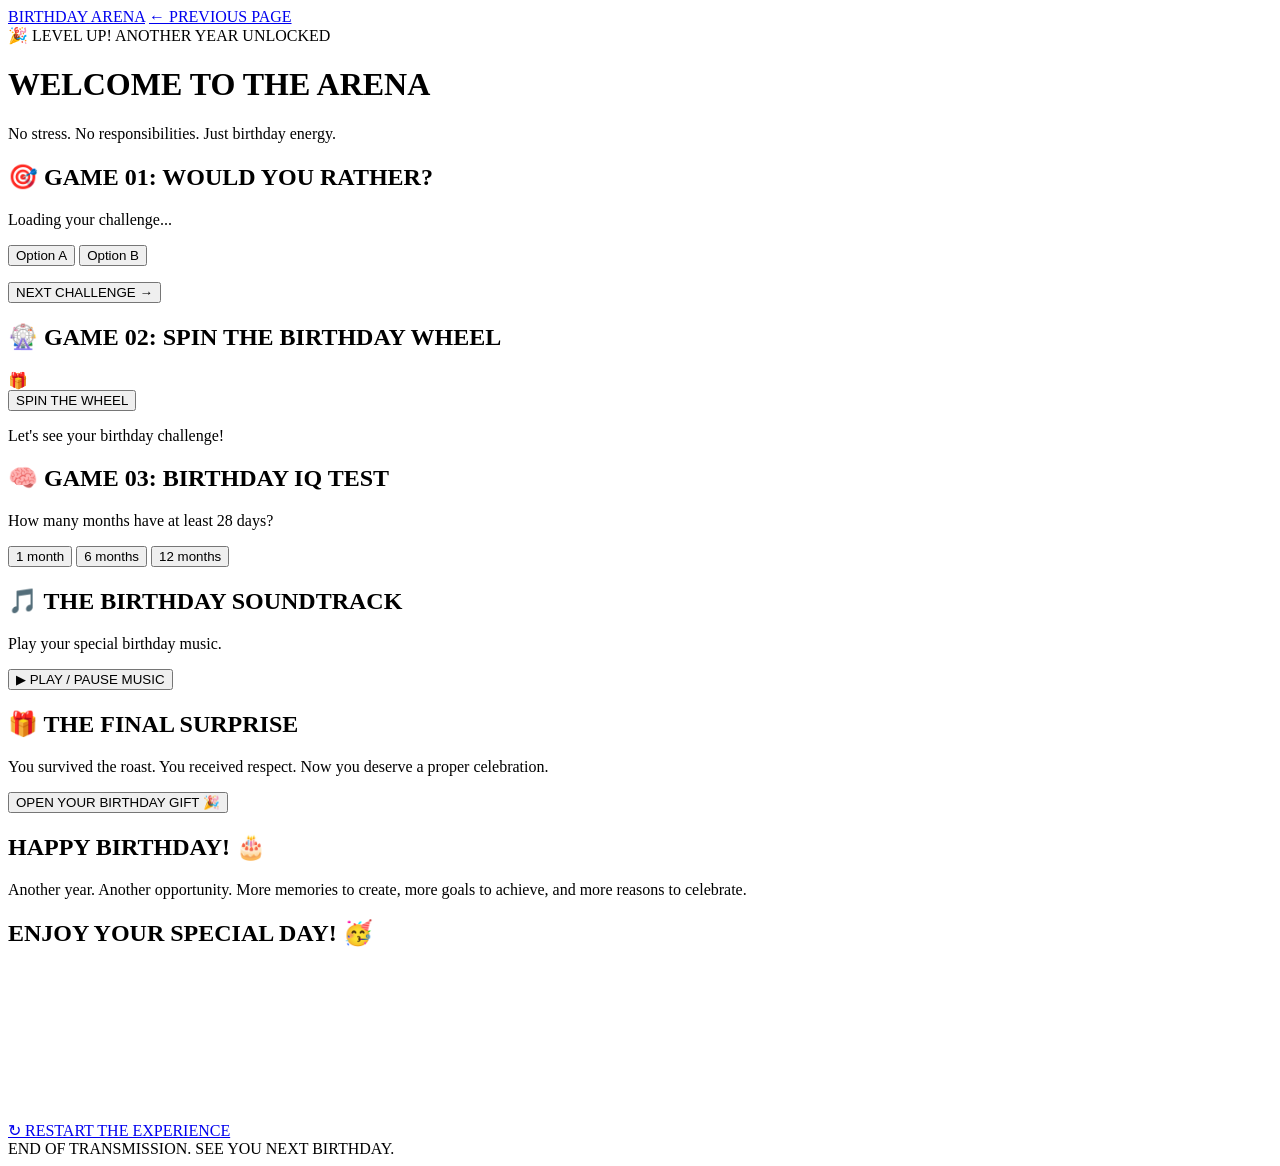
==== arena.html @ 74a1e127 "Create arena.html" ====
<!DOCTYPE html>
<html lang="en">
<head>
  <meta charset="UTF-8">
  <meta name="viewport" content="width=device-width, initial-scale=1.0">
  <meta name="theme-color" content="#100820">
  <title>Birthday Arena | Game On</title>
  <link rel="stylesheet" href="style.css">
  <script src="script.js" defer></script>
</head>
<body class="arena-page">

  <nav class="navbar">
    <a href="index.html" class="logo">BIRTHDAY ARENA</a>
    <a href="respect.html" class="nav-link">← PREVIOUS PAGE</a>
  </nav>

  <main class="arena-container">

    <div class="eyebrow">🎉 LEVEL UP! ANOTHER YEAR UNLOCKED</div>

    <h1>WELCOME TO THE <span class="purple-text">ARENA</span></h1>

    <p class="subtitle">
      No stress. No responsibilities. Just birthday energy.
    </p>

    <section class="game-card">
      <h2>🎯 GAME 01: WOULD YOU RATHER?</h2>
      <p id="question">Loading your challenge...</p>
      <div class="game-options">
        <button onclick="chooseOption(1)" id="option1">Option A</button>
        <button onclick="chooseOption(2)" id="option2">Option B</button>
      </div>
      <p id="gameResult" class="game-result"></p>
      <button class="secondary-button" onclick="nextQuestion()">
        NEXT CHALLENGE →
      </button>
    </section>

    <section class="game-card">
      <h2>🎡 GAME 02: SPIN THE BIRTHDAY WHEEL</h2>
      <div class="wheel" id="wheel">🎁</div>
      <button class="main-button" onclick="spinWheel()">
        SPIN THE WHEEL
      </button>
      <p id="wheelResult" class="game-result">
        Let's see your birthday challenge!
      </p>
    </section>

    <section class="game-card">
      <h2>🧠 GAME 03: BIRTHDAY IQ TEST</h2>
      <p>How many months have at least 28 days?</p>

      <div class="game-options">
        <button onclick="answerIQ(1)">1 month</button>
        <button onclick="answerIQ(2)">6 months</button>
        <button onclick="answerIQ(3)">12 months</button>
      </div>

      <p id="iqResult" class="game-result"></p>
    </section>

    <section class="game-card">
      <h2>🎵 THE BIRTHDAY SOUNDTRACK</h2>
      <p>Play your special birthday music.</p>

      <audio id="birthdayMusic" loop>
        <source src="assets/birthday-song.m4a" type="audio/mp4">
        Your browser does not support this audio.
      </audio>

      <button class="main-button" onclick="toggleMusic()">
        ▶ PLAY / PAUSE MUSIC
      </button>

      <audio id="surpriseSound">
        <source src="assets/surprise.oga" type="audio/ogg">
      </audio>
    </section>

    <section class="game-card final-surprise">
      <h2>🎁 THE FINAL SURPRISE</h2>
      <p>
        You survived the roast. You received respect.
        Now you deserve a proper celebration.
      </p>

      <button class="main-button" onclick="birthdaySurprise()">
        OPEN YOUR BIRTHDAY GIFT 🎉
      </button>

      <div id="birthdayGift" class="hidden">
        <h1>HAPPY BIRTHDAY! 🎂</h1>
        <p>
          Another year. Another opportunity.
          More memories to create, more goals to achieve,
          and more reasons to celebrate.
        </p>
        <h2>ENJOY YOUR SPECIAL DAY! 🥳</h2>
      </div>

      <canvas id="confettiCanvas"></canvas>
    </section>

    <a href="index.html" class="main-button">
      ↻ RESTART THE EXPERIENCE
    </a>

  </main>

  <footer>END OF TRANSMISSION. SEE YOU NEXT BIRTHDAY.</footer>

</body>
      </html>
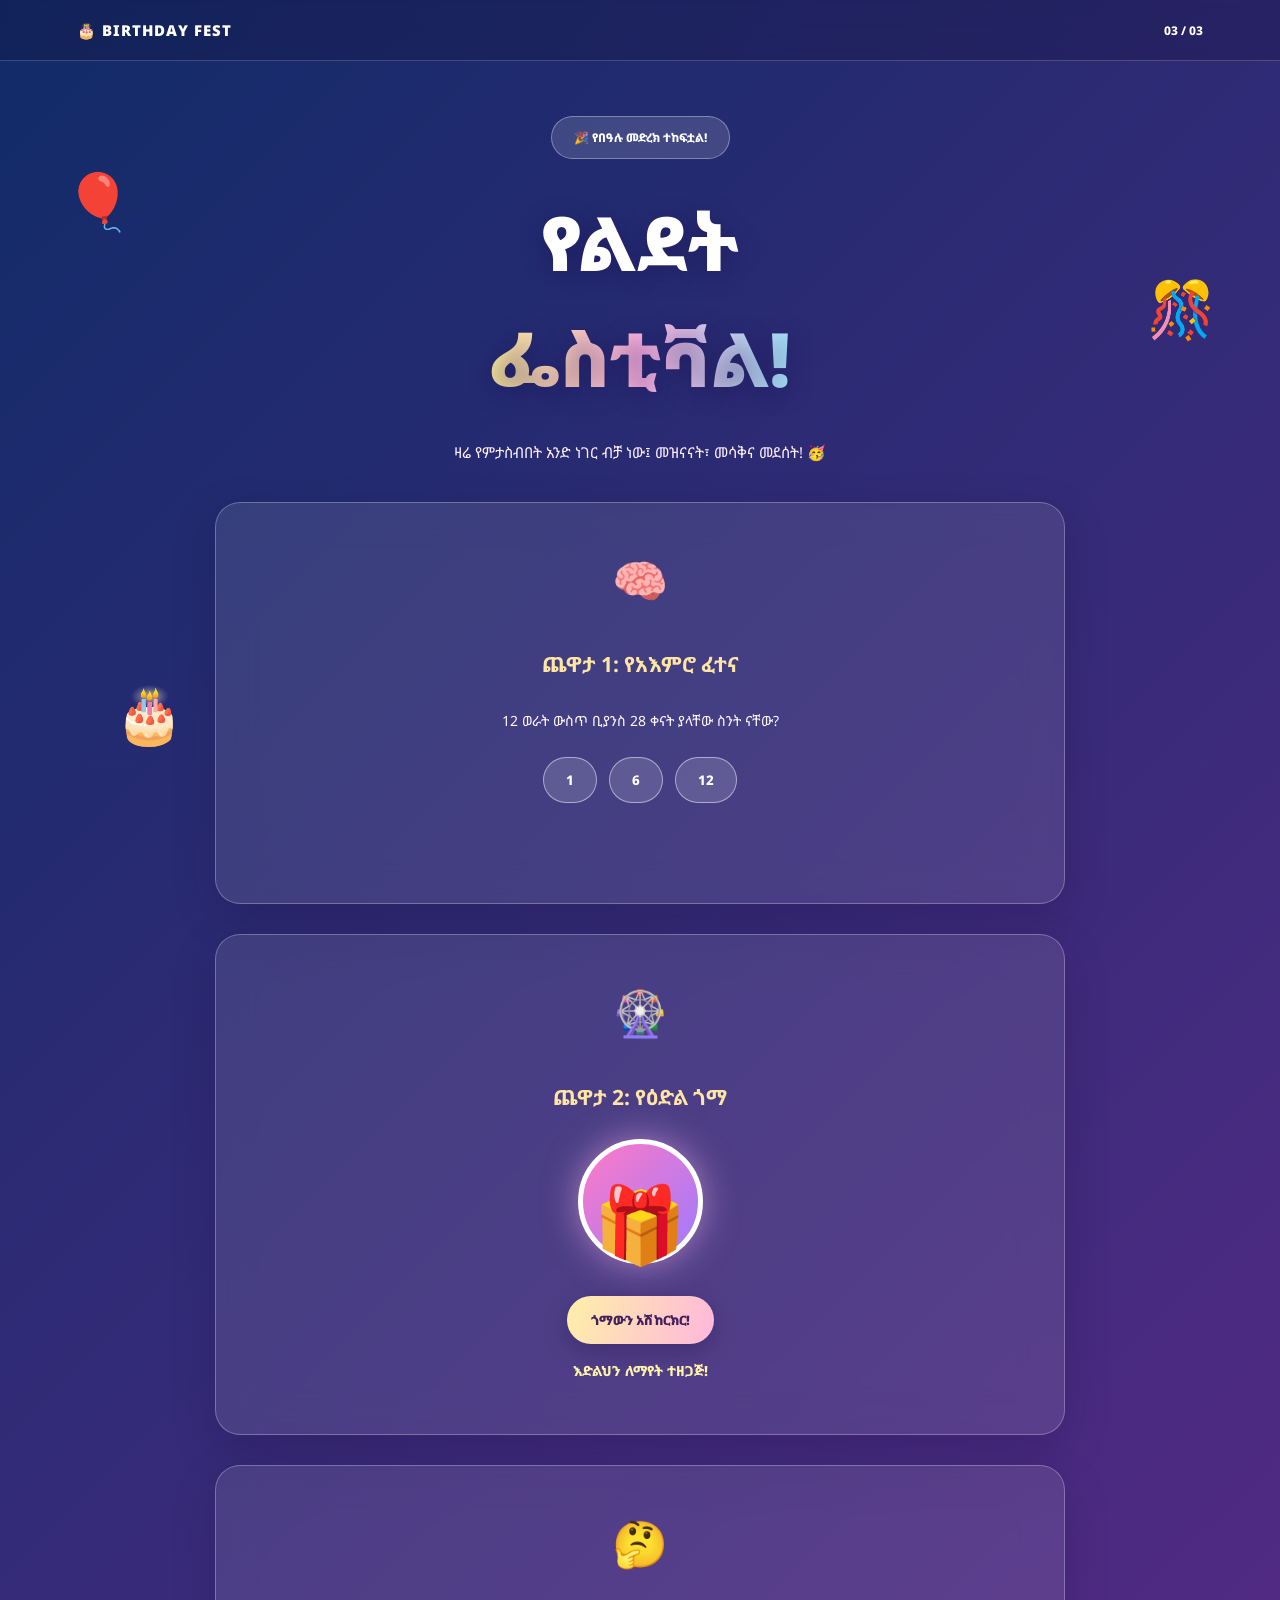
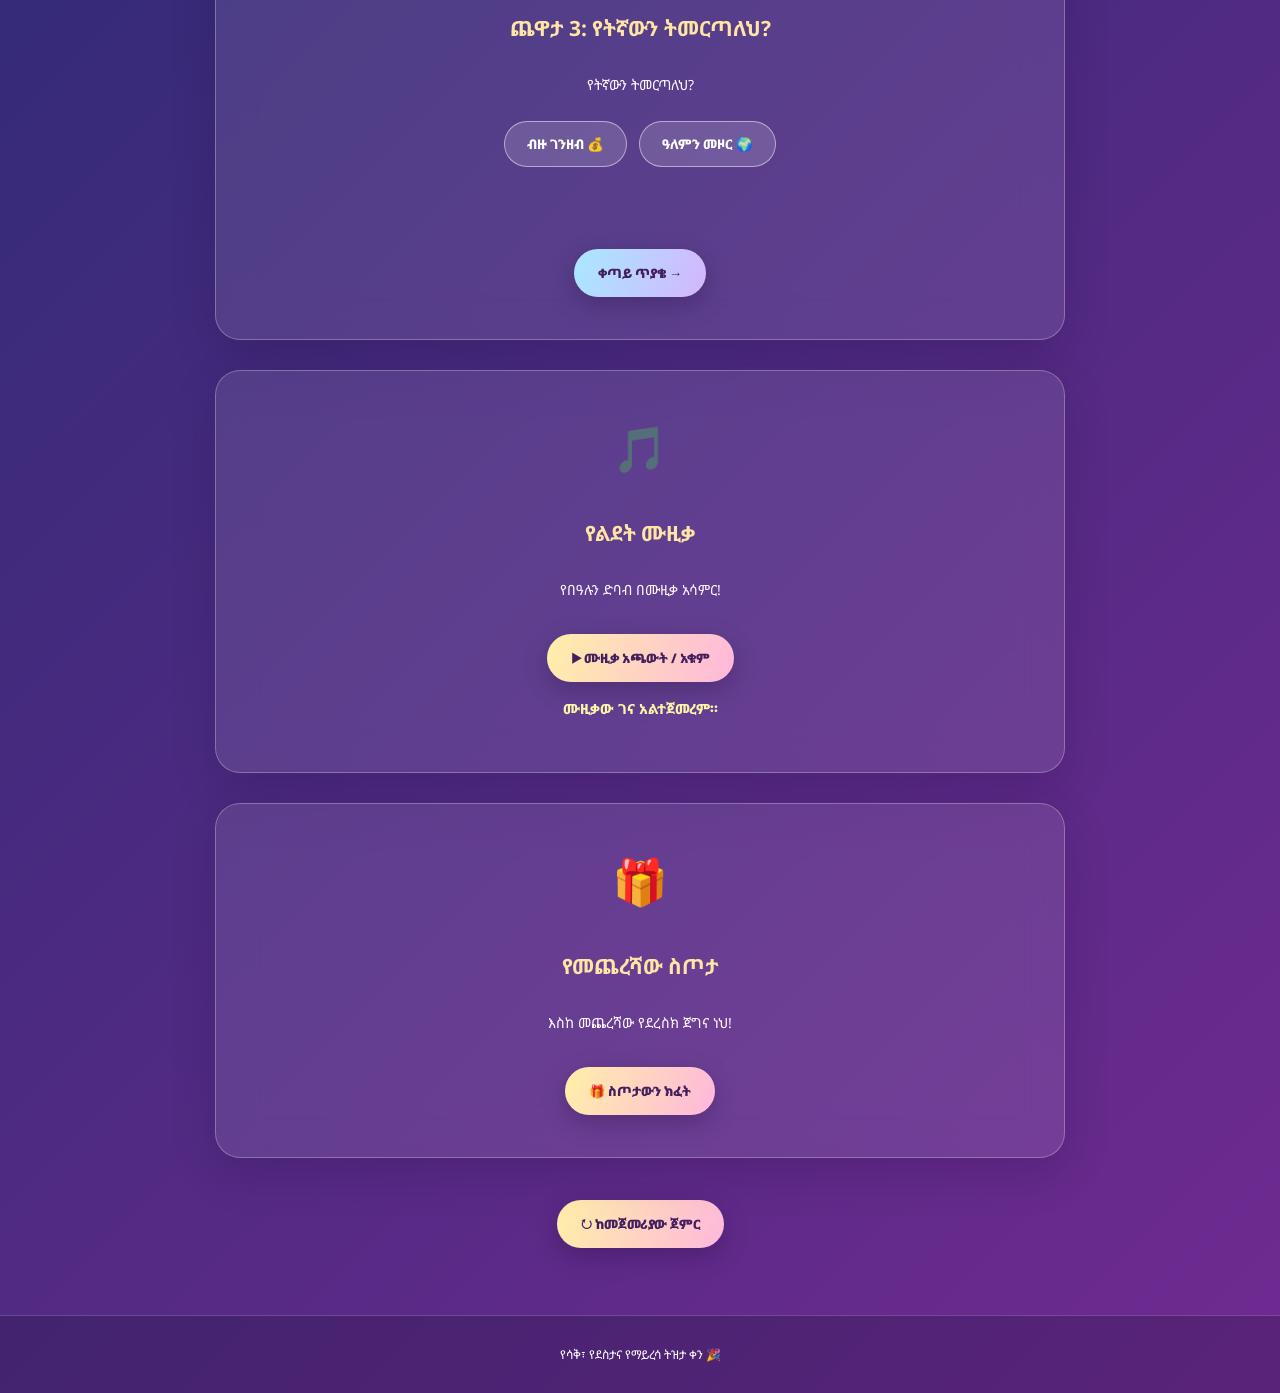
==== commit 7230816f: "Translate arena.html content to Amharic" ====
--- a/arena.html
+++ b/arena.html
@@ -1,118 +1,107 @@
 
 <!DOCTYPE html>
-<html lang="en">
+<html lang="am">
 <head>
   <meta charset="UTF-8">
-  <meta name="viewport" content="width=device-width, initial-scale=1.0">
-  <meta name="theme-color" content="#100820">
-  <title>Birthday Arena | Game On</title>
+  <meta name="viewport" content="width=device-width, initial-scale=1">
+  <title>የልደት ፌስቲቫል 🎉</title>
   <link rel="stylesheet" href="style.css">
   <script src="script.js" defer></script>
 </head>
-<body class="arena-page">
+<body class="arena">
 
-  <nav class="navbar">
-    <a href="index.html" class="logo">BIRTHDAY ARENA</a>
-    <a href="respect.html" class="nav-link">← PREVIOUS PAGE</a>
+  <div class="decoration">🎈</div>
+  <div class="decoration d2">🎊</div>
+  <div class="decoration d3">🎂</div>
+
+  <nav class="nav">
+    <a href="index.html" class="brand">🎂 BIRTHDAY FEST</a>
+    <span>03 / 03</span>
   </nav>
 
-  <main class="arena-container">
+  <main class="container">
 
-    <div class="eyebrow">🎉 LEVEL UP! ANOTHER YEAR UNLOCKED</div>
+    <div class="pill">🎉 የበዓሉ መድረክ ተከፍቷል!</div>
 
-    <h1>WELCOME TO THE <span class="purple-text">ARENA</span></h1>
+    <h1 class="big-title">
+      የልደት<br>
+      <span class="rainbow">ፌስቲቫል!</span>
+    </h1>
 
-    <p class="subtitle">
-      No stress. No responsibilities. Just birthday energy.
+    <p class="intro">
+      ዛሬ የምታስብበት አንድ ነገር ብቻ ነው፤
+      መዝናናት፣ መሳቅና መደሰት! 🥳
     </p>
 
-    <section class="game-card">
-      <h2>🎯 GAME 01: WOULD YOU RATHER?</h2>
-      <p id="question">Loading your challenge...</p>
-      <div class="game-options">
-        <button onclick="chooseOption(1)" id="option1">Option A</button>
-        <button onclick="chooseOption(2)" id="option2">Option B</button>
+    <section class="glass game">
+      <div class="game-icon">🧠</div>
+      <h2>ጨዋታ 1: የአእምሮ ፈተና</h2>
+      <p id="question">12 ወራት ውስጥ ቢያንስ 28 ቀናት ያላቸው ስንት ናቸው?</p>
+
+      <div class="choices">
+        <button onclick="quiz(1)">1</button>
+        <button onclick="quiz(2)">6</button>
+        <button onclick="quiz(3)">12</button>
       </div>
-      <p id="gameResult" class="game-result"></p>
-      <button class="secondary-button" onclick="nextQuestion()">
-        NEXT CHALLENGE →
-      </button>
+      <p id="quizResult" class="result"></p>
     </section>
 
-    <section class="game-card">
-      <h2>🎡 GAME 02: SPIN THE BIRTHDAY WHEEL</h2>
-      <div class="wheel" id="wheel">🎁</div>
-      <button class="main-button" onclick="spinWheel()">
-        SPIN THE WHEEL
-      </button>
-      <p id="wheelResult" class="game-result">
-        Let's see your birthday challenge!
-      </p>
+    <section class="glass game">
+      <div class="game-icon">🎡</div>
+      <h2>ጨዋታ 2: የዕድል ጎማ</h2>
+      <div id="wheel">🎁</div>
+      <button class="btn" onclick="spin()">ጎማውን አሽከርክር!</button>
+      <p id="wheelResult" class="result">እድልህን ለማየት ተዘጋጅ!</p>
     </section>
 
-    <section class="game-card">
-      <h2>🧠 GAME 03: BIRTHDAY IQ TEST</h2>
-      <p>How many months have at least 28 days?</p>
-
-      <div class="game-options">
-        <button onclick="answerIQ(1)">1 month</button>
-        <button onclick="answerIQ(2)">6 months</button>
-        <button onclick="answerIQ(3)">12 months</button>
+    <section class="glass game">
+      <div class="game-icon">🤔</div>
+      <h2>ጨዋታ 3: የትኛውን ትመርጣለህ?</h2>
+      <p id="choiceQuestion">የትኛውን ትመርጣለህ?</p>
+      <div class="choices">
+        <button id="choiceA" onclick="pick(0)">በጣም ብዙ ገንዘብ 💰</button>
+        <button id="choiceB" onclick="pick(1)">ዓለምን መዞር 🌍</button>
       </div>
-
-      <p id="iqResult" class="game-result"></p>
+      <p id="choiceResult" class="result"></p>
+      <button class="btn secondary" onclick="nextChoice()">ቀጣይ ጥያቄ →</button>
     </section>
 
-    <section class="game-card">
-      <h2>🎵 THE BIRTHDAY SOUNDTRACK</h2>
-      <p>Play your special birthday music.</p>
-
-      <audio id="birthdayMusic" loop>
+    <section class="glass game">
+      <div class="game-icon">🎵</div>
+      <h2>የልደት ሙዚቃ</h2>
+      <p>የበዓሉን ድባብ በሙዚቃ አሳምር!</p>
+      <audio id="music" loop>
         <source src="assets/birthday-song.m4a" type="audio/mp4">
-        Your browser does not support this audio.
       </audio>
-
-      <button class="main-button" onclick="toggleMusic()">
-        ▶ PLAY / PAUSE MUSIC
-      </button>
-
-      <audio id="surpriseSound">
-        <source src="assets/surprise.oga" type="audio/ogg">
-      </audio>
+      <button class="btn" onclick="musicToggle()">▶ ሙዚቃ አጫውት / አቁም</button>
+      <p id="musicStatus" class="result">ሙዚቃው ገና አልተጀመረም።</p>
     </section>
 
-    <section class="game-card final-surprise">
-      <h2>🎁 THE FINAL SURPRISE</h2>
-      <p>
-        You survived the roast. You received respect.
-        Now you deserve a proper celebration.
-      </p>
+    <section class="glass game final">
+      <div class="game-icon">🎁</div>
+      <h2>የመጨረሻው ስጦታ</h2>
+      <p>እስከ መጨረሻው የደረስክ ጀግና ነህ!</p>
+      <button class="btn" onclick="openGift()">🎁 ስጦታውን ክፈት</button>
 
-      <button class="main-button" onclick="birthdaySurprise()">
-        OPEN YOUR BIRTHDAY GIFT 🎉
-      </button>
-
-      <div id="birthdayGift" class="hidden">
-        <h1>HAPPY BIRTHDAY! 🎂</h1>
+      <div id="gift" class="hidden">
+        <div class="cake">🎂</div>
+        <h1 class="rainbow">መልካም ልደት!!!</h1>
         <p>
-          Another year. Another opportunity.
-          More memories to create, more goals to achieve,
-          and more reasons to celebrate.
+          ይህ ቀን የደስታ፣ የሳቅና የተስፋ ቀን ይሁንልህ!
+          በሕይወትህ ብዙ የምትኮራባቸው ቀናት
+          እንዲኖሩህ እመኝልሃለሁ።
         </p>
-        <h2>ENJOY YOUR SPECIAL DAY! 🥳</h2>
+        <h2>🥳 ዛሬ ያንተ ቀን ነው!</h2>
+        <canvas id="confetti"></canvas>
       </div>
-
-      <canvas id="confettiCanvas"></canvas>
     </section>
 
-    <a href="index.html" class="main-button">
-      ↻ RESTART THE EXPERIENCE
-    </a>
+    <a href="index.html" class="btn">↻ ከመጀመሪያው ጀምር</a>
 
   </main>
 
-  <footer>END OF TRANSMISSION. SEE YOU NEXT BIRTHDAY.</footer>
+  <footer>የሳቅ፣ የደስታና የማይረሳ ትዝታ ቀን 🎉</footer>
+</body>
+        </html>
 
-</body>
-      </html>
           
--- a/style.css
+++ b/style.css
@@ -0,0 +1,394 @@
+
+@import url('https://fonts.googleapis.com/css2?family=Noto+Sans+Ethiopic:wght@400;500;600;700;800;900&display=swap');
+
+:root {
+  --pink: #ff4fa3;
+  --purple: #854dff;
+  --blue: #39baff;
+  --gold: #ffda75;
+}
+
+* {
+  box-sizing: border-box;
+  margin: 0;
+  padding: 0;
+}
+
+body {
+  font-family: 'Noto Sans Ethiopic', sans-serif;
+  min-height: 100vh;
+  color: white;
+  overflow-x: hidden;
+  text-align: center;
+  background: linear-gradient(135deg, #32145c, #a42b8d, #e64e91, #4730a8);
+  background-size: 300% 300%;
+  animation: gradient 14s ease infinite;
+}
+
+body.respect {
+  background: linear-gradient(135deg, #302052, #81509a, #b77977, #44315c);
+  background-size: 300% 300%;
+}
+
+body.arena {
+  background: linear-gradient(135deg, #112b68, #702a91, #d53d82, #254b9c);
+  background-size: 300% 300%;
+}
+
+@keyframes gradient {
+  0%, 100% { background-position: 0% 50%; }
+  50% { background-position: 100% 50%; }
+}
+
+.nav {
+  position: relative;
+  z-index: 5;
+  display: flex;
+  align-items: center;
+  justify-content: space-between;
+  padding: 20px 6%;
+  background: #160d3040;
+  border-bottom: 1px solid #ffffff30;
+  backdrop-filter: blur(15px);
+}
+
+.nav span {
+  font-size: 12px;
+  font-weight: 800;
+}
+
+.brand {
+  font-weight: 900;
+  font-size: 15px;
+  letter-spacing: 1px;
+  text-decoration: none;
+  color: white;
+}
+
+.container {
+  width: min(850px, 90%);
+  margin: 55px auto;
+  position: relative;
+  z-index: 2;
+}
+
+.pill {
+  display: inline-block;
+  padding: 12px 22px;
+  border-radius: 40px;
+  background: #ffffff25;
+  border: 1px solid #ffffff55;
+  backdrop-filter: blur(15px);
+  font-size: 12px;
+  font-weight: 800;
+  margin-bottom: 25px;
+}
+
+.big-title {
+  font-size: clamp(38px, 8vw, 75px);
+  font-weight: 900;
+  line-height: 1.55;
+  margin-bottom: 20px;
+  text-shadow: 0 5px 25px #190a4b66;
+}
+
+.rainbow {
+  background: linear-gradient(90deg, #fff19a, #ffb5e2, #a8e9ff);
+  -webkit-background-clip: text;
+  background-clip: text;
+  color: transparent;
+}
+
+.gold {
+  color: var(--gold);
+}
+
+.intro {
+  line-height: 2;
+  font-size: 15px;
+  max-width: 650px;
+  margin: 0 auto 35px;
+  color: #fff0ff;
+}
+
+.photo-card {
+  width: min(340px, 90%);
+  padding: 12px;
+  margin: 35px auto;
+  background: #ffffff30;
+  border: 1px solid #ffffff90;
+  border-radius: 25px;
+  box-shadow: 0 20px 60px #14062c66;
+  transform: rotate(-1deg);
+  transition: .4s;
+}
+
+.photo-card:hover {
+  transform: rotate(0deg) scale(1.03);
+}
+
+.photo-card img {
+  display: block;
+  width: 100%;
+  max-height: 420px;
+  object-fit: cover;
+  border-radius: 18px;
+}
+
+.photo-caption {
+  padding: 15px 5px 5px;
+  font-size: 13px;
+  font-weight: 800;
+}
+
+.glass {
+  padding: 30px;
+  margin: 30px auto;
+  border-radius: 25px;
+  background: #ffffff19;
+  border: 1px solid #ffffff45;
+  backdrop-filter: blur(20px);
+  box-shadow: 0 15px 45px #19062e30;
+  line-height: 2.1;
+}
+
+.glass h2 {
+  color: #ffe5a3;
+  margin-bottom: 20px;
+  font-size: 21px;
+}
+
+.glass p {
+  color: #fff8ff;
+  margin-bottom: 18px;
+  font-size: 14px;
+}
+
+.highlight {
+  padding: 17px;
+  border-radius: 15px;
+  background: #ffffff20;
+  color: #fff3ac !important;
+  font-weight: 800;
+}
+
+.btn {
+  display: inline-block;
+  margin: 12px 5px;
+  padding: 15px 24px;
+  color: #43205d;
+  background: linear-gradient(110deg, #fff0a8, #ffb7dc);
+  border: 0;
+  border-radius: 40px;
+  font-family: inherit;
+  font-weight: 900;
+  font-size: 13px;
+  text-decoration: none;
+  cursor: pointer;
+  box-shadow: 0 8px 25px #19062e44;
+  transition: .3s;
+}
+
+.btn:hover {
+  transform: translateY(-5px) scale(1.04);
+  box-shadow: 0 12px 35px #ffb6e977;
+}
+
+.secondary {
+  background: linear-gradient(110deg, #a8e9ff, #d4b5ff);
+}
+
+.transition-message {
+  margin: 65px auto 35px;
+  padding: 25px;
+}
+
+.transition-message h2 {
+  font-size: 24px;
+  margin-bottom: 15px;
+}
+
+.transition-message p {
+  margin-bottom: 20px;
+  line-height: 2;
+}
+
+.decoration {
+  position: fixed;
+  top: 18%;
+  left: 5%;
+  font-size: 55px;
+  z-index: 1;
+  pointer-events: none;
+  animation: float 5s ease-in-out infinite;
+}
+
+.d2 {
+  left: auto;
+  right: 5%;
+  top: 30%;
+  animation-delay: 1s;
+}
+
+.d3 {
+  left: 9%;
+  top: 75%;
+  animation-delay: 2s;
+}
+
+.d4 {
+  right: 10%;
+  left: auto;
+  top: 80%;
+  animation-delay: 1.5s;
+}
+
+.d5 {
+  right: 20%;
+  left: auto;
+  top: 10%;
+  animation-delay: 2.5s;
+}
+
+@keyframes float {
+  0%, 100% { transform: translateY(0) rotate(-8deg); }
+  50% { transform: translateY(-25px) rotate(8deg); }
+}
+
+.game {
+  margin-top: 28px;
+}
+
+.game-icon {
+  font-size: 45px;
+  margin-bottom: 15px;
+}
+
+.choices {
+  display: flex;
+  justify-content: center;
+  flex-wrap: wrap;
+  gap: 12px;
+  margin: 22px 0;
+}
+
+.choices button {
+  padding: 13px 22px;
+  border-radius: 30px;
+  border: 1px solid #ffffff80;
+  color: white;
+  background: #ffffff25;
+  font-family: inherit;
+  cursor: pointer;
+  font-weight: 800;
+  transition: .3s;
+}
+
+.choices button:hover {
+  background: #ffffff55;
+  transform: scale(1.05);
+}
+
+.result {
+  color: #fff3a8 !important;
+  font-weight: 800;
+  min-height: 30px;
+}
+
+#wheel {
+  font-size: 75px;
+  margin: 20px auto;
+  width: 125px;
+  height: 125px;
+  display: grid;
+  place-items: center;
+  background: linear-gradient(135deg, #ff7ac5, #9d7aff);
+  border: 5px solid white;
+  border-radius: 50%;
+  box-shadow: 0 0 35px #ffb5ed88;
+}
+
+.spinning {
+  animation: spin 1.4s ease-in-out;
+}
+
+@keyframes spin {
+  to { transform: rotate(1080deg); }
+}
+
+.final {
+  position: relative;
+  overflow: hidden;
+}
+
+.cake {
+  font-size: 90px;
+  animation: float 2s infinite;
+}
+
+#gift {
+  padding: 30px 5px;
+  position: relative;
+}
+
+#gift h1 {
+  font-size: clamp(30px, 7vw, 55px);
+  margin: 20px 0;
+}
+
+#gift p {
+  line-height: 2.2;
+}
+
+#confetti {
+  position: absolute;
+  inset: 0;
+  width: 100%;
+  height: 100%;
+  pointer-events: none;
+}
+
+.hidden {
+  display: none;
+}
+
+footer {
+  padding: 30px 15px;
+  font-size: 12px;
+  background: #160d3040;
+  border-top: 1px solid #ffffff30;
+  position: relative;
+  z-index: 2;
+}
+
+@media(max-width: 600px) {
+  .container {
+    width: 92%;
+    margin: 35px auto;
+  }
+
+  .glass {
+    padding: 22px 17px;
+  }
+
+  .glass p {
+    font-size: 13px;
+  }
+
+  .decoration {
+    font-size: 30px;
+  }
+
+  .nav {
+    padding: 17px 5%;
+  }
+
+  .brand {
+    font-size: 12px;
+  }
+
+  .btn {
+    max-width: 100%;
+  }
+  }
+                              
